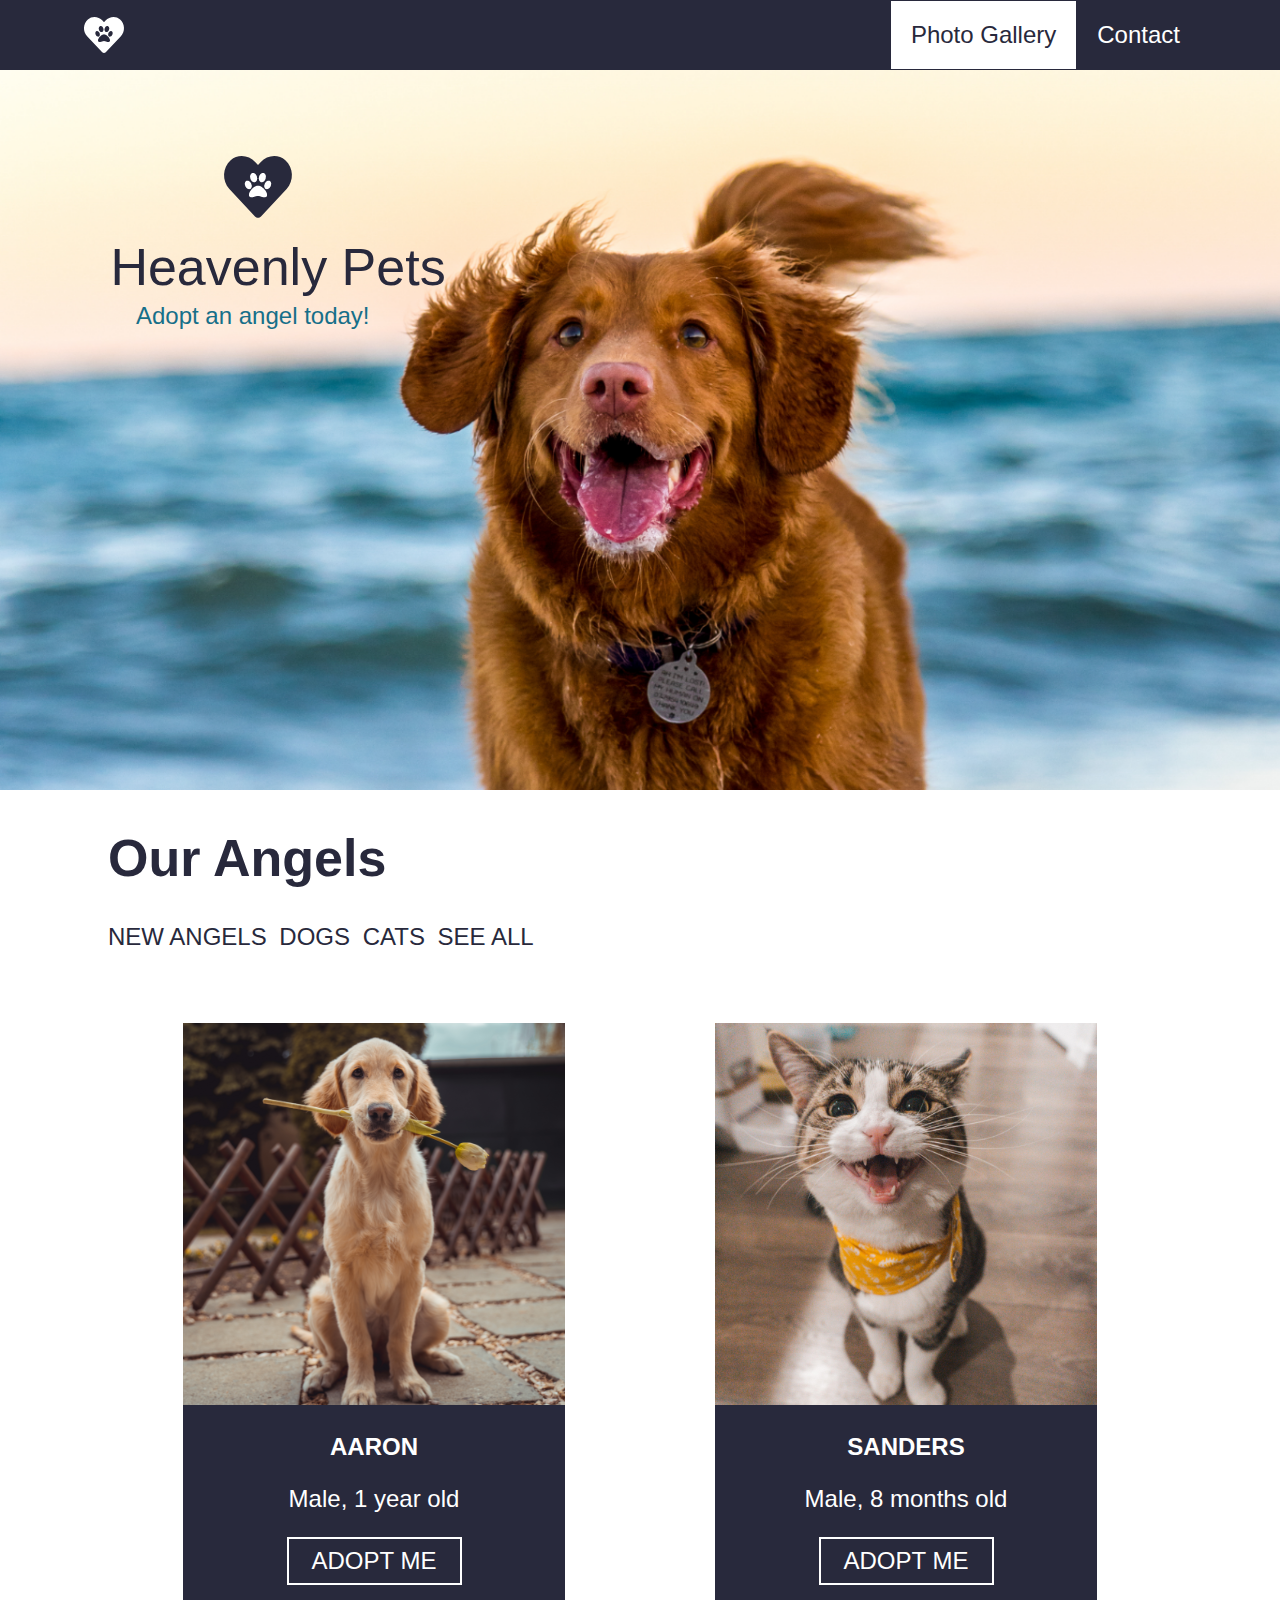
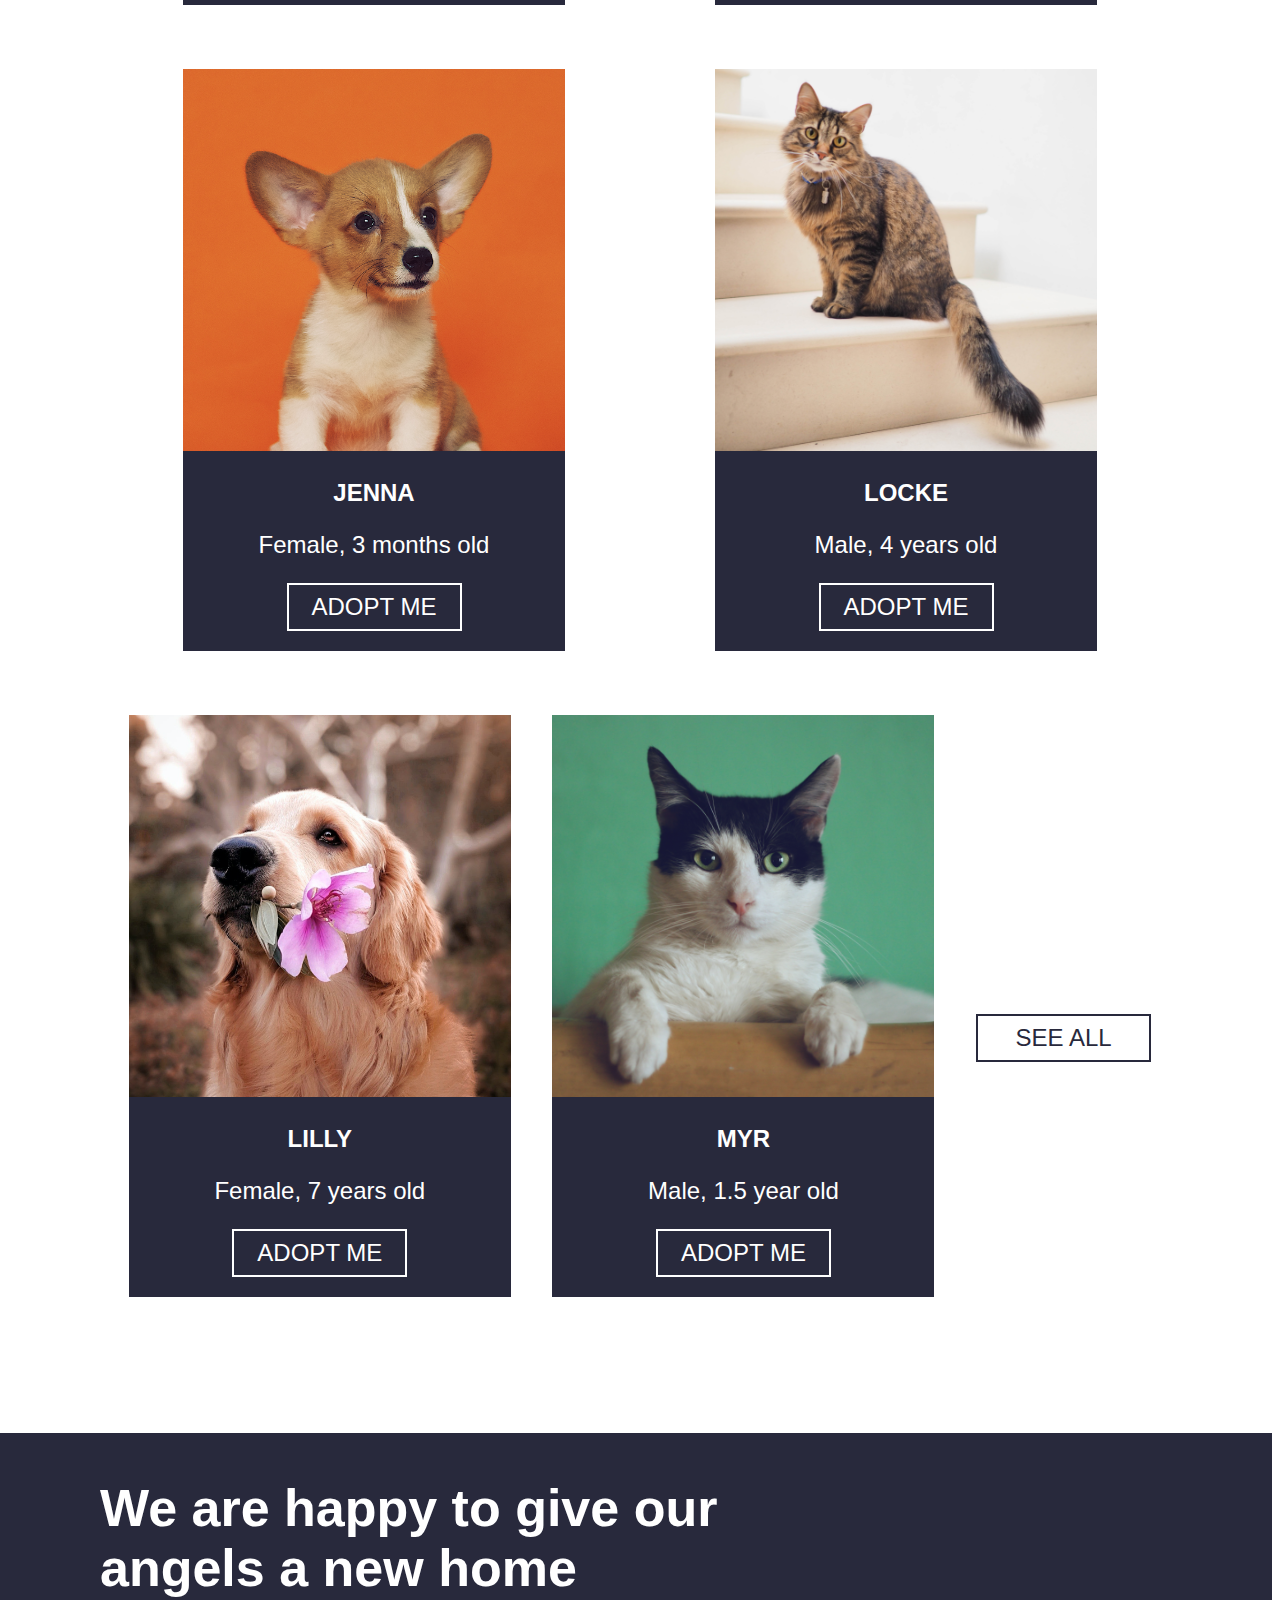
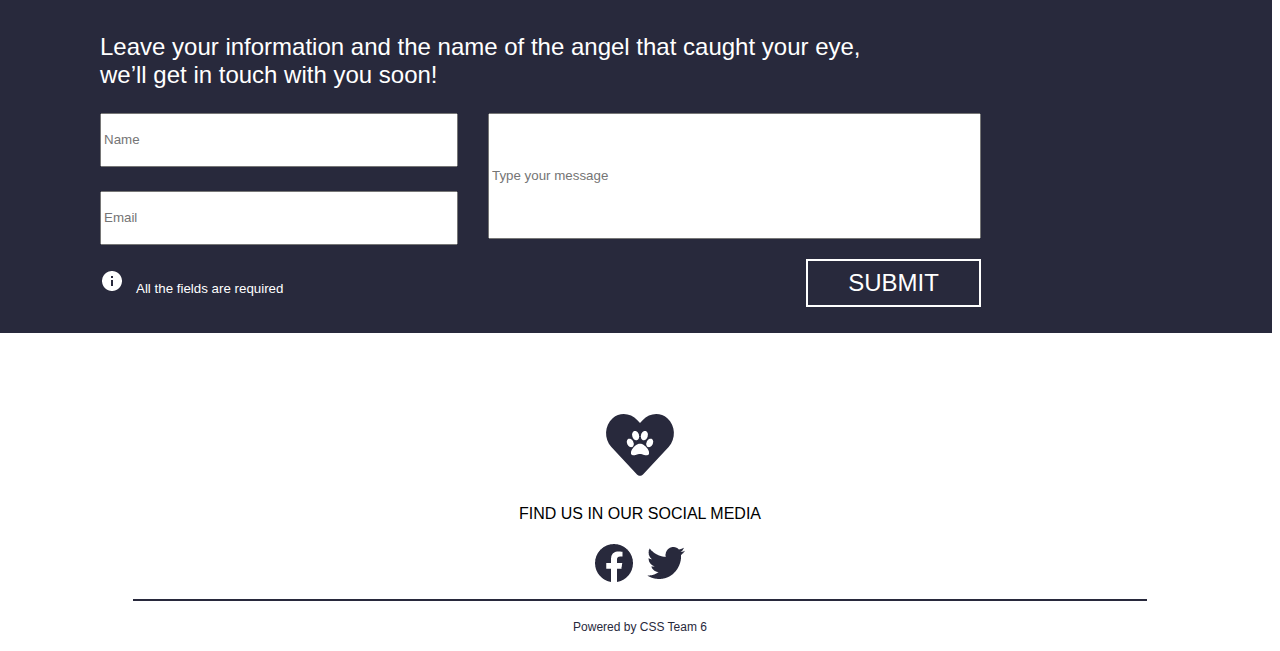
==== gallery.html @ 388724c2 "Photo gallery" ====
<!DOCTYPE html>
<html>
<head>
    <meta charset="UTF-8">
    <meta http-equiv="X-UA-Compatible" content="IE=edge">
    <meta name="viewport" content="width=device-width, initial-scale=1.0">
    <title>Photo Gallery</title>
    <link rel="shortcut icon" href="images/oscuro.png">
    <link href="styles.css" rel="stylesheet">
</head>
<body>
    <nav class="nav-gallery">
        <img src="images/logo.png">
        <!-- <a href="index.html">Home</a> -->
        <a class="active" href="gallery.html">Photo Gallery</a>
        <!-- <a href="kanban.html">Kanban</a>
        <a href="postits.html">Notes</a> -->
        <a href="#">Contact</a>
    </nav>
    <section class="slider">
        <div class="portada">
        <img src="images/portada.png">
        </div>
        <img id="logo" src="images/oscuro.png">
        <p>Heavenly Pets</p>
        <p><small>Adopt an angel today!</small></p>
    </section>
    <section class="gallery">
        <h1>Our Angels</h1>
        <div class="gal-bar">
            <a href="">NEW ANGELS</a>
            <a href="">DOGS</a>
            <a href="">CATS</a>
            <a href="">SEE ALL</a>
        </div>
        <div class="gal-container">
            <div class="image-box">
                <img src="images/AARON.png">
                <p class="dog-name">AARON</p>
                <p class="description">Male, 1 year old</p>
                <button class="button1">ADOPT ME</button>
            </div>
            <div class="image-box">
                <img src="images/SANDERS.png">
                <p class="dog-name">SANDERS</p>
                <p class="description">Male, 8 months old</p>
                <button class="button1">ADOPT ME</button>
            </div>
            <div class="image-box">
                <img src="images/JENNA.png">
                <p class="dog-name">JENNA</p>
                <p class="description">Female, 3 months old</p>
                <button class="button1">ADOPT ME</button>
            </div>
            <div class="image-box">
                <img src="images/LOCKE.png">
                <p class="dog-name">LOCKE</p>
                <p class="description">Male, 4 years old</p>
                <button class="button1">ADOPT ME</button>
            </div>
            <div class="image-box">
                <img src="images/LILLY.png">
                <p class="dog-name">LILLY</p>
                <p class="description">Female, 7 years old</p>
                <button class="button1">ADOPT ME</button>
            </div>
            <div class="image-box">
                <img src="images/MYR.png">
                <p class="dog-name">MYR</p>
                <p class="description">Male, 1.5 year old</p>
                <button class="button1">ADOPT ME</button>
            </div>
            <button id="all" class="button2">SEE ALL</button>
        </div>
    </section>
    <section class="contact">
        <div class="contact-container">
        <h1>We are happy to give our angels a new home</h1>
        <p>Leave your information and the name of the angel 
            that caught your eye, we’ll get in touch with you soon!</p>
        <form class="con-form">
            <input class="input-form name" placeholder="Name">
            <input class="input-form email" placeholder="Email"> 
            <small><img src="images/info.png">All the fields are required</small>
            <input class="message" placeholder="Type your message">
            <button class="button1">SUBMIT</button>
        </form>
        </div>
    </section>
    <footer class="footer">
        <img src="images/oscuro.png">
        <p>FIND US IN OUR SOCIAL MEDIA</p>
        <a href="#"><img src="images/fb.png"></a>
        <a href="#"><img src="images/tw.png"></a>
        <hr>
        <p><small>Powered by CSS Team 6</small></p>
    </footer>
</body>
</html>
---- styles.css ----
* {
    font-family:'Lucida Sans', 'Lucida Sans Regular', 'Lucida Grande', 'Lucida Sans Unicode', Geneva, Verdana, sans-serif;
}

.p {
    font-size: 24px;
}

h1 {
    font-size: 52px;
}

.nav-gallery {
    background-color: #28293C;
    margin: -8px -8px 0px -8px;
    justify-content: flex-end;
    align-items: center;
    display: flex;
    padding-right: 80px;
}

.nav-gallery img{
    height: 48px;
    margin-right: auto;
    margin-left: 80px;
}
.nav-gallery a {
    color: white;
    text-decoration: none;
    font-size: 24px;
    padding: 20px;
}

.nav-gallery a.active {
    color:#28293C;
    background-color: white;    
    border: 1px solid #28293C;
}

.slider {
    position: relative;
    display: inline-block;
}

.slider img {
    margin-left: -8px;    
    width: 100vw;     
    height: 100%;
}

.slider.portada {
    position: relative; 
    z-index: -1;  
}

#logo {
    position: absolute;
    z-index: 1;
    top: 6vw;
    left: 17vw;
    visibility: visible;
    width: 80px;
    height: 80px;
}

.slider p {
    position: absolute;
    top: 9vw;
    color: #28293C;
    font-size: 52px;
    margin-left: 8vw;
}

.slider small {
    position: relative;
    font-size: 24px;
    color: #166F89;
    top: 3vw;
    margin-left: 2vw;
}

.footer {
    text-align: center;
    margin-top: 72px;
}

.footer hr {
    border: 1px solid #28293C;
    width: 80%;
}

.footer small {
    color:  #28293C;
    font-size: 12px;
}

.contact {
    margin-left: -8px;
    background-color: #28293C;
    color: white;
    padding: 10px 100px;
}

.contact img {
    width: 24px;
    margin-right: 12px;
}

.contact-container{
    width: 72%;
}

.contact p {
    font-size: 24px;
}

.gallery {
    padding: 0 100px;    
    color: #28293C;
    
}

.gallery a {
    color: #28293C;
    text-decoration: none;
    font-size: 24px;
}

.gallery a:hover {
    color: #166F89;
    text-decoration: underline;
}

.gal-bar {
    display: flex;
    justify-content: space-between;
    width: 40%;
}

.gal-container {
    display: flex;
    justify-content: space-around;
    align-items: center;
    flex-wrap: wrap;
    margin: 72px 0px;
}

.image-box {
    text-align: center;
    width: 382px;
    background: #28293C 0% 0% no-repeat padding-box;
    color: white;
    margin-bottom: 64px;
    padding-bottom: 20px;
}

.dog-name {
    font-size: 24px;
    font-weight: bold;
}

.description {
    font-size: 24px;
}

.con-form {    
    display: flex;
    flex-direction: column;
    flex-wrap: wrap;
    height: 210px;
}

.input-form {
    width: 350px;
    height: 48px;
    margin-bottom: 24px;
}

.message {
    width: 485px;
    height: 120px;
    margin-bottom: 20px;
    margin-left: 30px;
    justify-self: right;
    align-self: flex-end;
}

.contact button {
    justify-self: right;
    align-self: flex-end;
}

.button1 {
    border: 2px solid #FFFFFF;
    background-color: transparent;
    color: white;
    width: 175px;
    height: 48px;
    font-size: 24px;
}

.button1:hover {
    border: 2px solid #28293C;
    background-color: white;
    color: #28293C;
}

.button2 {
    border: 2px solid #28293C;
    background-color: white;
    color: #28293C;
    top: 2155px;
    left: 596px;
    width: 175px;
    height: 48px;
    font-size: 24px;
}

.button2:hover {
    border: 2px solid white;
    background-color: #28293C;
    color: white;
}
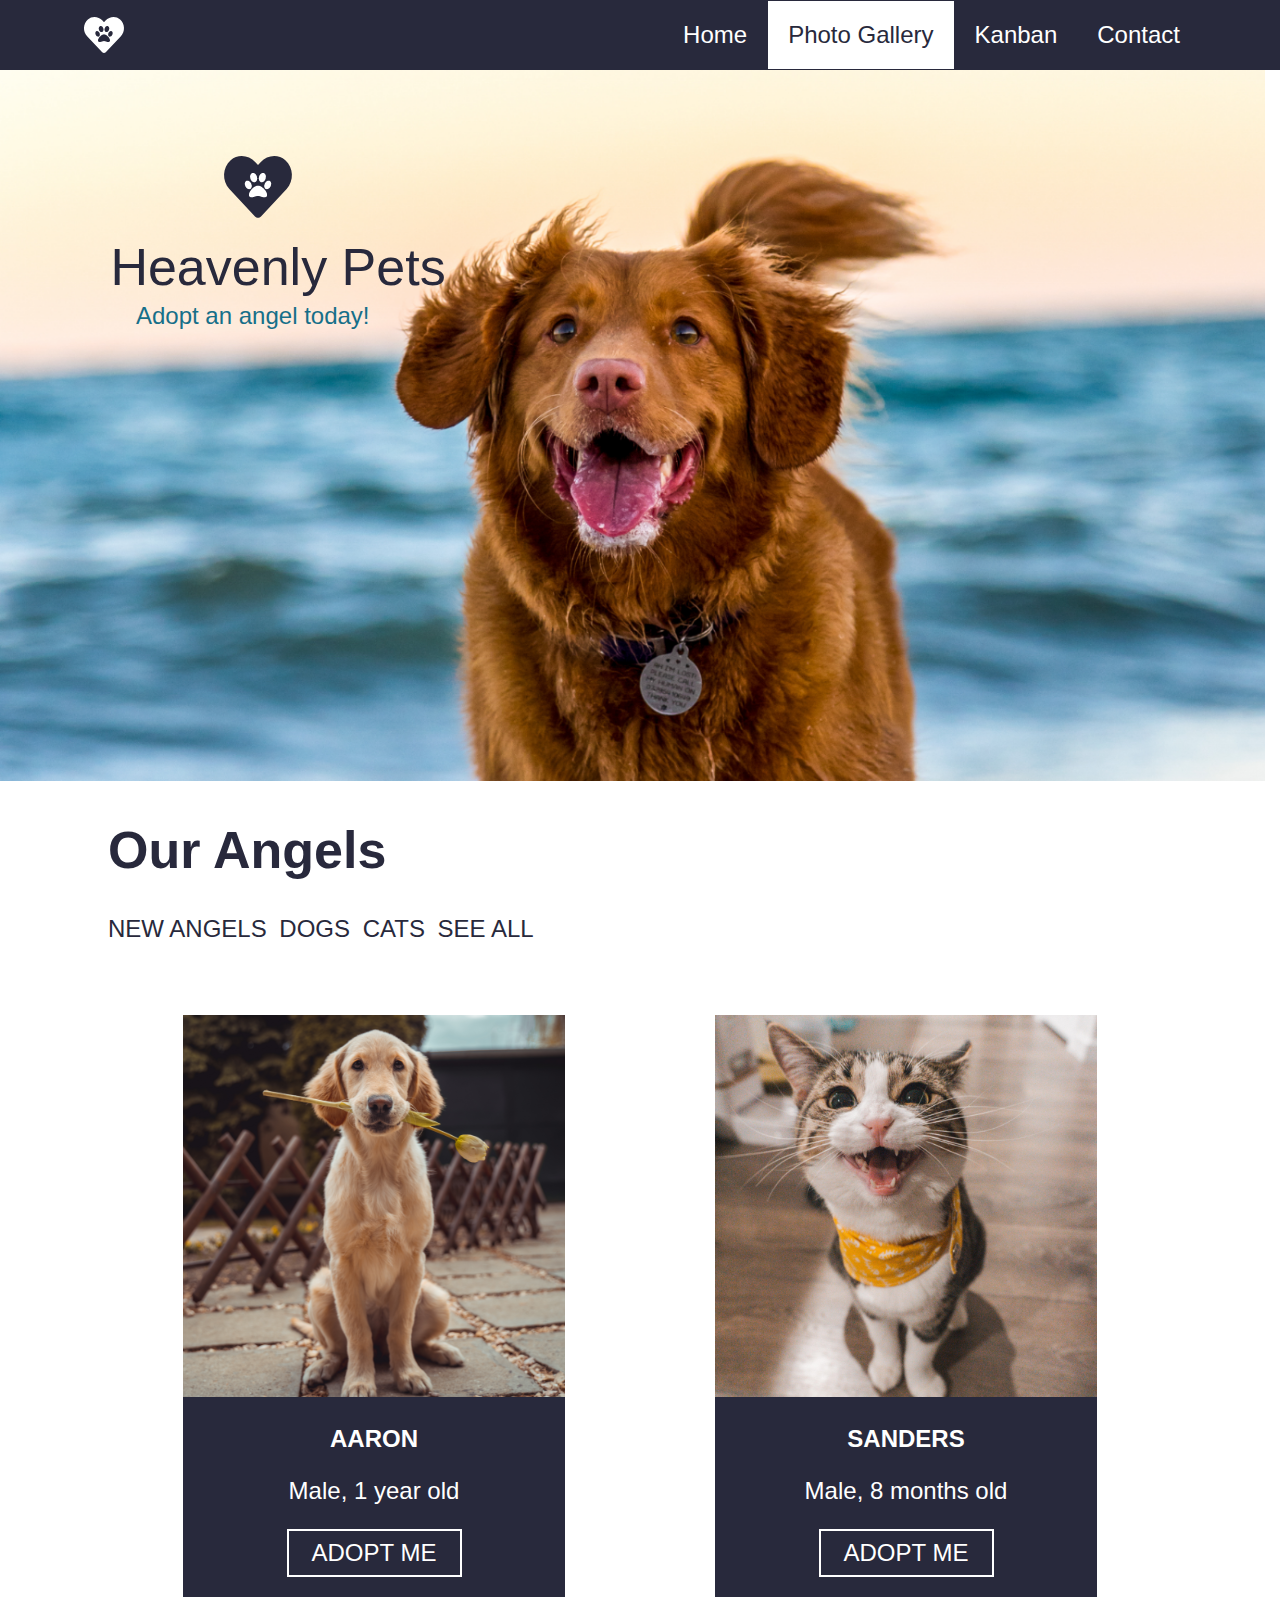
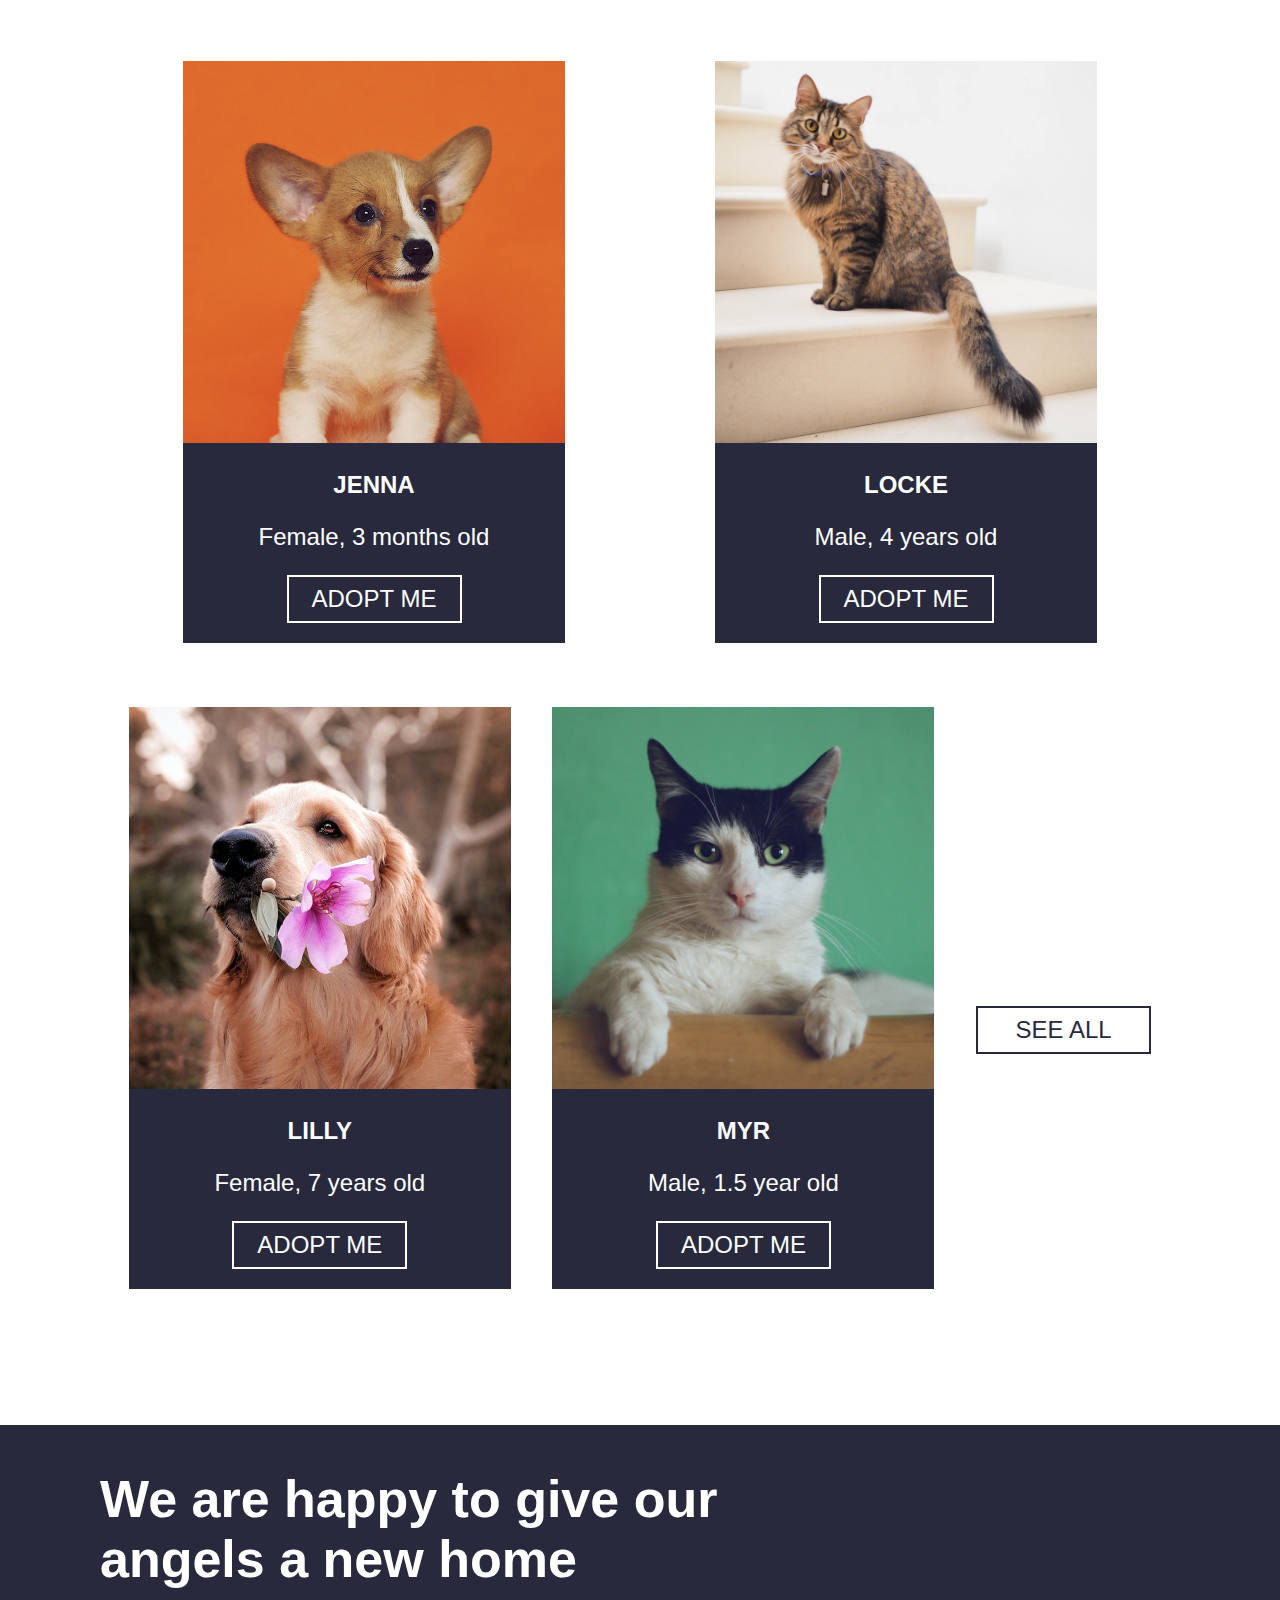
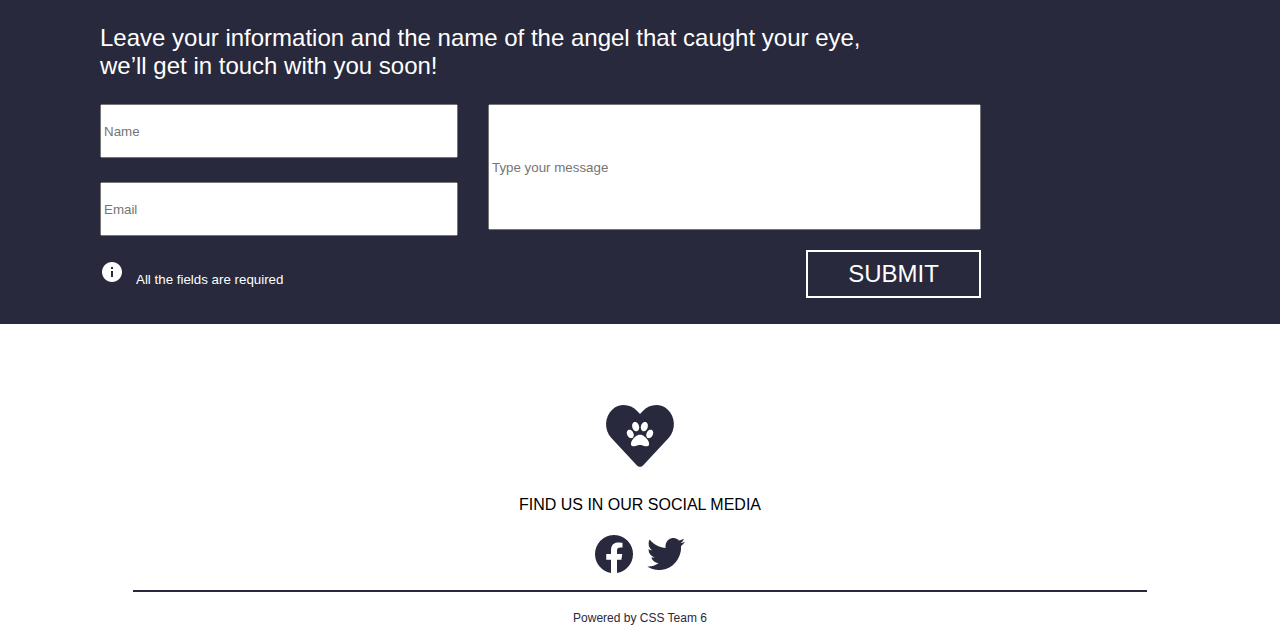
==== commit ff6ace22: "Index" ====
--- a/gallery.html
+++ b/gallery.html
@@ -11,10 +11,9 @@
 <body>
     <nav class="nav-gallery">
         <img src="images/logo.png">
-        <!-- <a href="index.html">Home</a> -->
+        <a href="index.html">Home</a>
         <a class="active" href="gallery.html">Photo Gallery</a>
-        <!-- <a href="kanban.html">Kanban</a>
-        <a href="postits.html">Notes</a> -->
+        <a href="kanbanp.html">Kanban</a>
         <a href="#">Contact</a>
     </nav>
     <section class="slider">
@@ -36,37 +35,37 @@
         <div class="gal-container">
             <div class="image-box">
                 <img src="images/AARON.png">
-                <p class="dog-name">AARON</p>
+                <p class="element-name">AARON</p>
                 <p class="description">Male, 1 year old</p>
                 <button class="button1">ADOPT ME</button>
             </div>
             <div class="image-box">
                 <img src="images/SANDERS.png">
-                <p class="dog-name">SANDERS</p>
+                <p class="element-name">SANDERS</p>
                 <p class="description">Male, 8 months old</p>
                 <button class="button1">ADOPT ME</button>
             </div>
             <div class="image-box">
                 <img src="images/JENNA.png">
-                <p class="dog-name">JENNA</p>
+                <p class="element-name">JENNA</p>
                 <p class="description">Female, 3 months old</p>
                 <button class="button1">ADOPT ME</button>
             </div>
             <div class="image-box">
                 <img src="images/LOCKE.png">
-                <p class="dog-name">LOCKE</p>
+                <p class="element-name">LOCKE</p>
                 <p class="description">Male, 4 years old</p>
                 <button class="button1">ADOPT ME</button>
             </div>
             <div class="image-box">
                 <img src="images/LILLY.png">
-                <p class="dog-name">LILLY</p>
+                <p class="element-name">LILLY</p>
                 <p class="description">Female, 7 years old</p>
                 <button class="button1">ADOPT ME</button>
             </div>
             <div class="image-box">
                 <img src="images/MYR.png">
-                <p class="dog-name">MYR</p>
+                <p class="element-name">MYR</p>
                 <p class="description">Male, 1.5 year old</p>
                 <button class="button1">ADOPT ME</button>
             </div>
--- a/styles.css
+++ b/styles.css
@@ -8,6 +8,31 @@
 
 h1 {
     font-size: 52px;
+}
+
+.image-box-index {
+    color: #28293C;
+    text-align: center;
+    background: 0% 0% no-repeat padding-box;
+    padding-bottom: 20px;
+    
+}
+.image-box-index.project img {
+    border: 2px solid #28293C;   
+    border-radius: 20px;
+}
+
+.image-box-index.project a {   
+    text-decoration: none;
+    color: #28293C;
+}
+
+.main {
+    text-align: center;
+}
+
+.projects {
+    margin: 60px 0px;
 }
 
 .nav-gallery {
@@ -24,6 +49,7 @@
     margin-right: auto;
     margin-left: 80px;
 }
+
 .nav-gallery a {
     color: white;
     text-decoration: none;
@@ -44,7 +70,7 @@
 
 .slider img {
     margin-left: -8px;    
-    width: 100vw;     
+    width: 98.8vw;     
     height: 100%;
 }
 
@@ -81,7 +107,6 @@
 
 .footer {
     text-align: center;
-    margin-top: 72px;
 }
 
 .footer hr {
@@ -95,10 +120,10 @@
 }
 
 .contact {
-    margin-left: -8px;
     background-color: #28293C;
     color: white;
     padding: 10px 100px;
+    margin: 72px -8px;
 }
 
 .contact img {
@@ -135,6 +160,8 @@
     display: flex;
     justify-content: space-between;
     width: 40%;
+    flex-wrap: wrap;
+    margin-bottom: 72px;
 }
 
 .gal-container {
@@ -142,7 +169,6 @@
     justify-content: space-around;
     align-items: center;
     flex-wrap: wrap;
-    margin: 72px 0px;
 }
 
 .image-box {
@@ -154,7 +180,7 @@
     padding-bottom: 20px;
 }
 
-.dog-name {
+.element-name {
     font-size: 24px;
     font-weight: bold;
 }
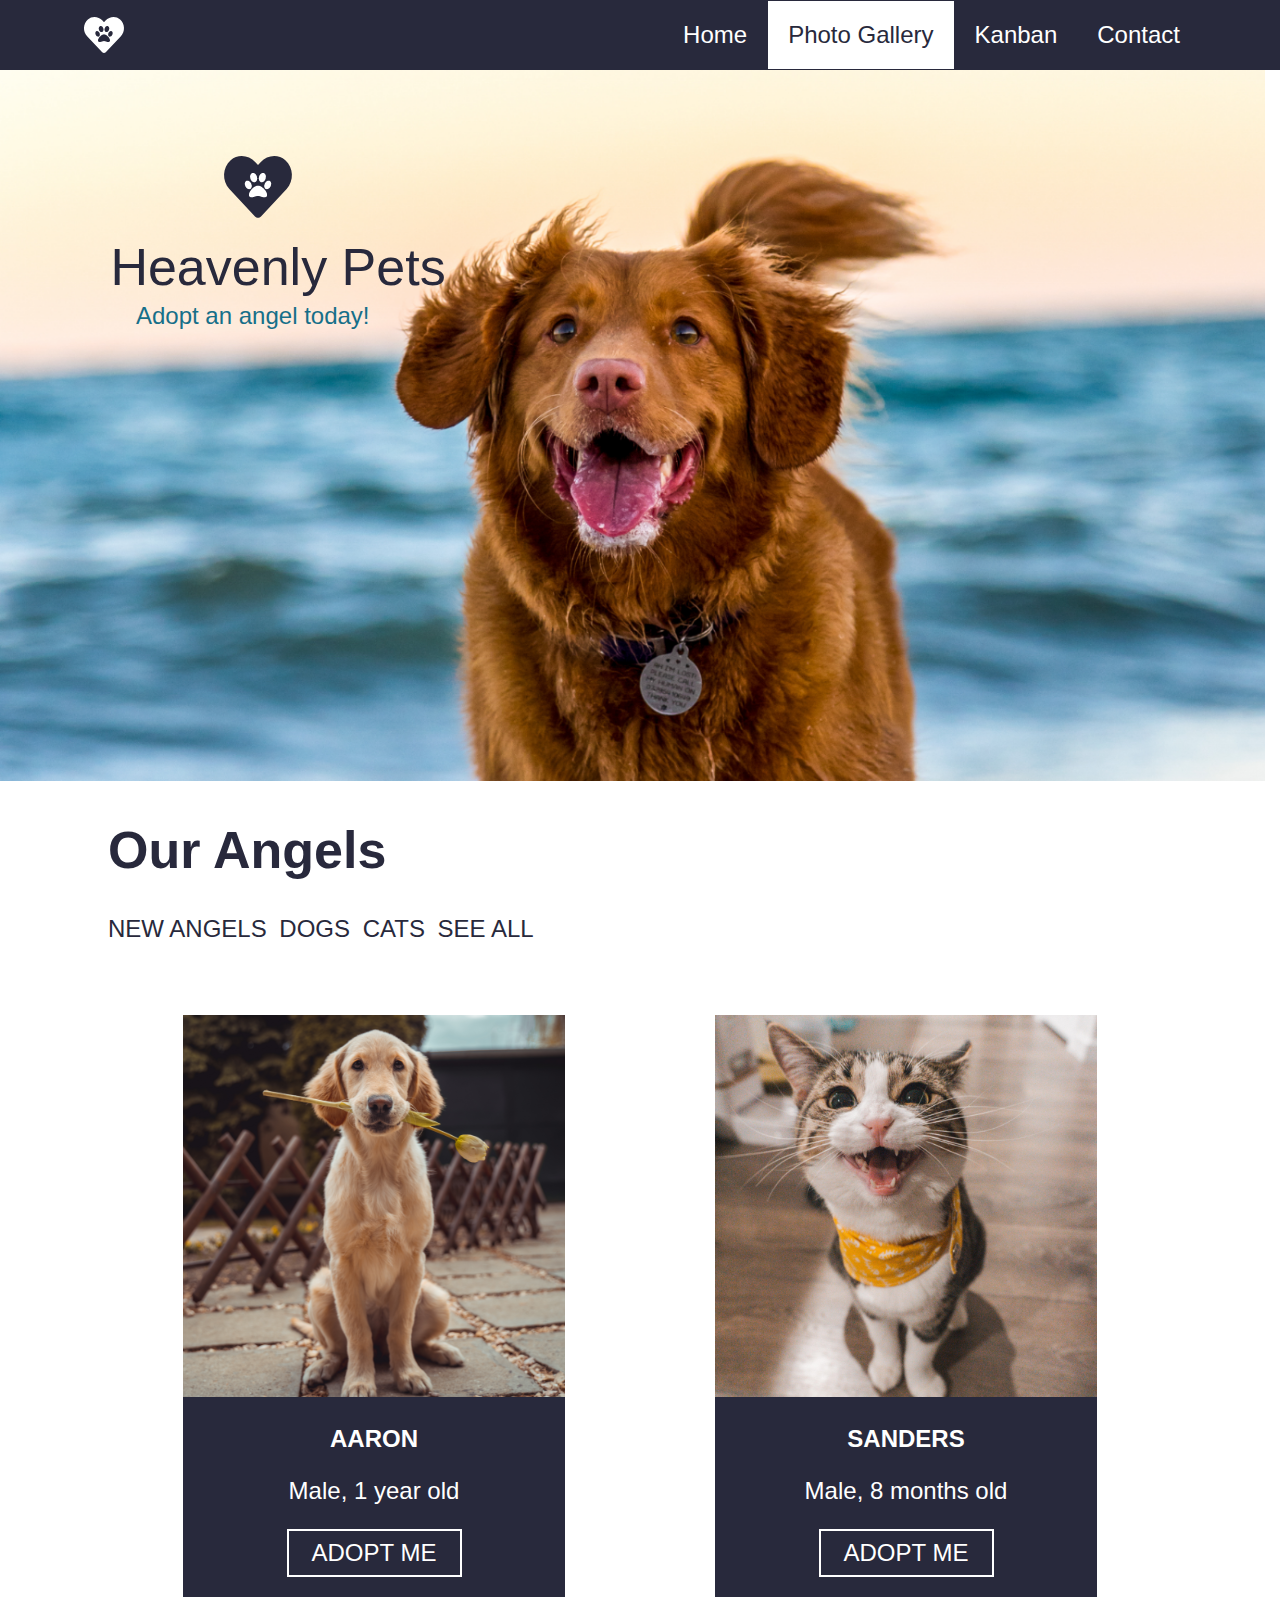
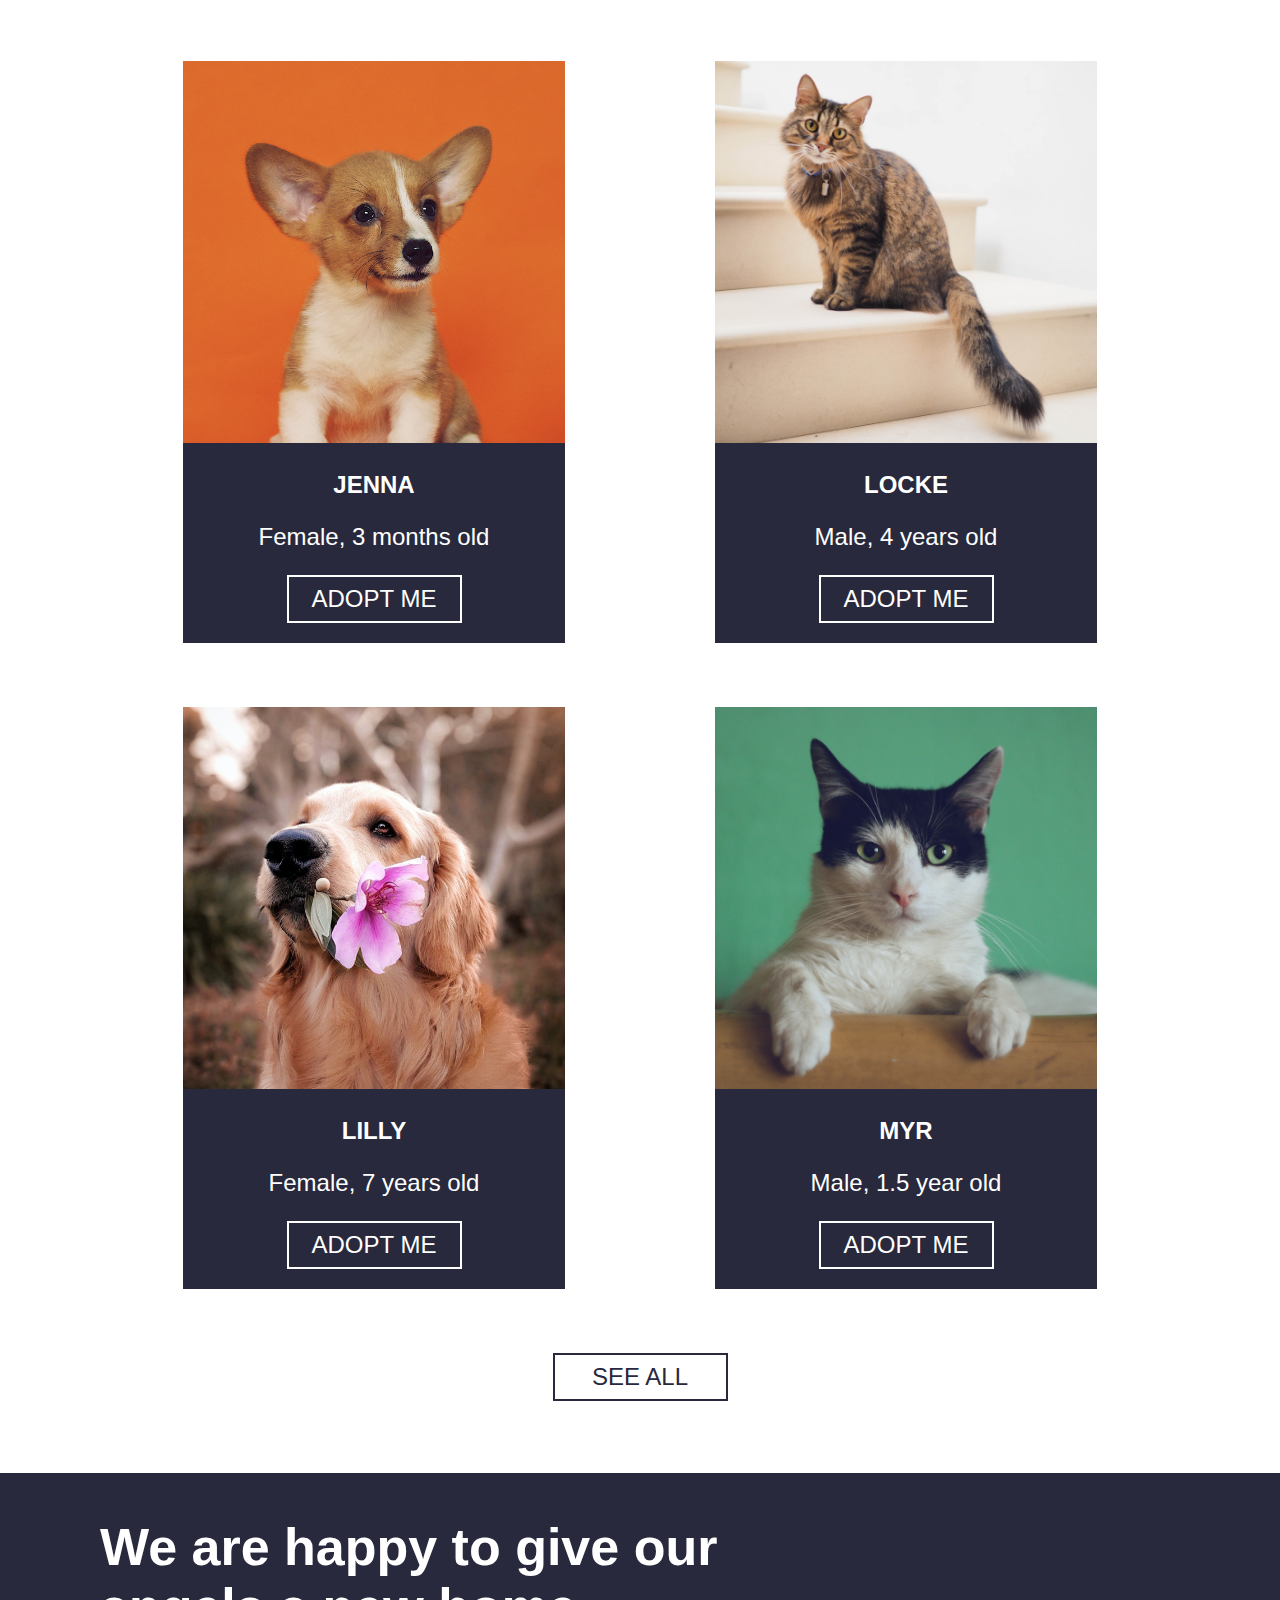
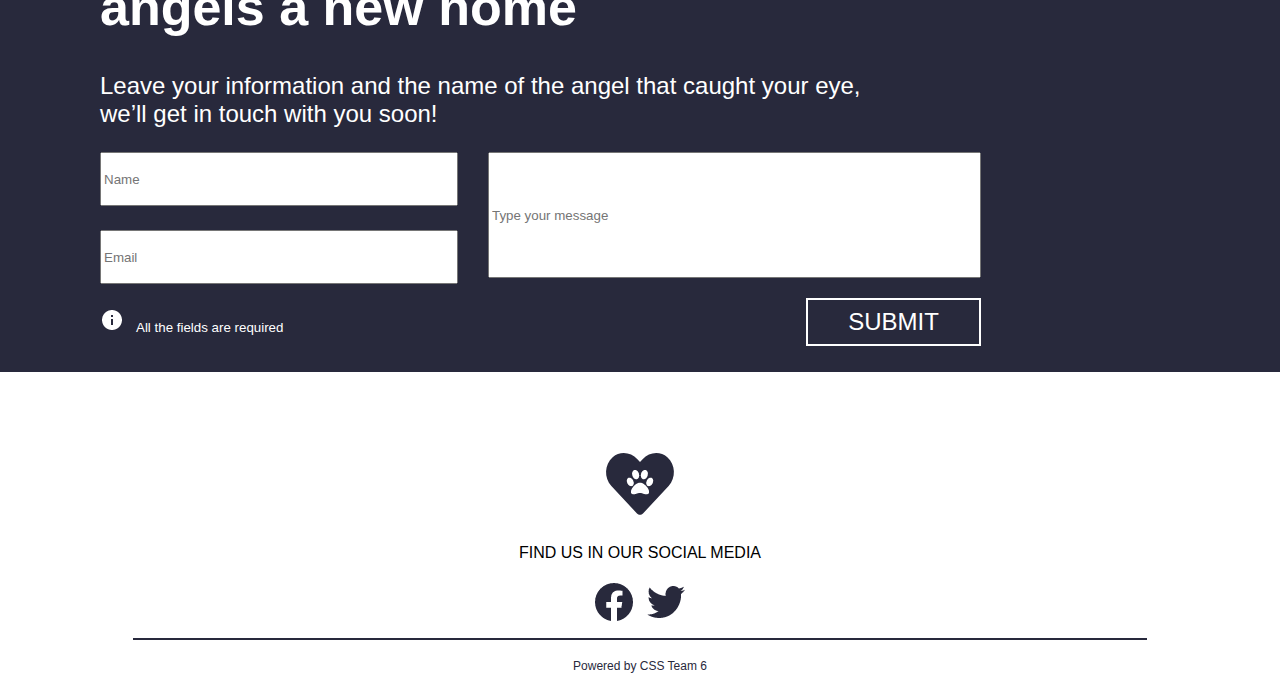
==== commit 8d39ee72: "button outside" ====
--- a/gallery.html
+++ b/gallery.html
@@ -13,7 +13,7 @@
         <img src="images/logo.png">
         <a href="index.html">Home</a>
         <a class="active" href="gallery.html">Photo Gallery</a>
-        <a href="kanbanp.html">Kanban</a>
+        <a href="kanban/kanban.html">Kanban</a>
         <a href="#">Contact</a>
     </nav>
     <section class="slider">
@@ -69,8 +69,10 @@
                 <p class="description">Male, 1.5 year old</p>
                 <button class="button1">ADOPT ME</button>
             </div>
+        </div>
+        <div class="gal-container">
             <button id="all" class="button2">SEE ALL</button>
-        </div>
+        </div>        
     </section>
     <section class="contact">
         <div class="contact-container">
--- a/styles.css
+++ b/styles.css
@@ -1,5 +1,6 @@
 * {
     font-family:'Lucida Sans', 'Lucida Sans Regular', 'Lucida Grande', 'Lucida Sans Unicode', Geneva, Verdana, sans-serif;
+    
 }
 
 .p {
@@ -246,5 +247,4 @@
     border: 2px solid white;
     background-color: #28293C;
     color: white;
-}
-
+}